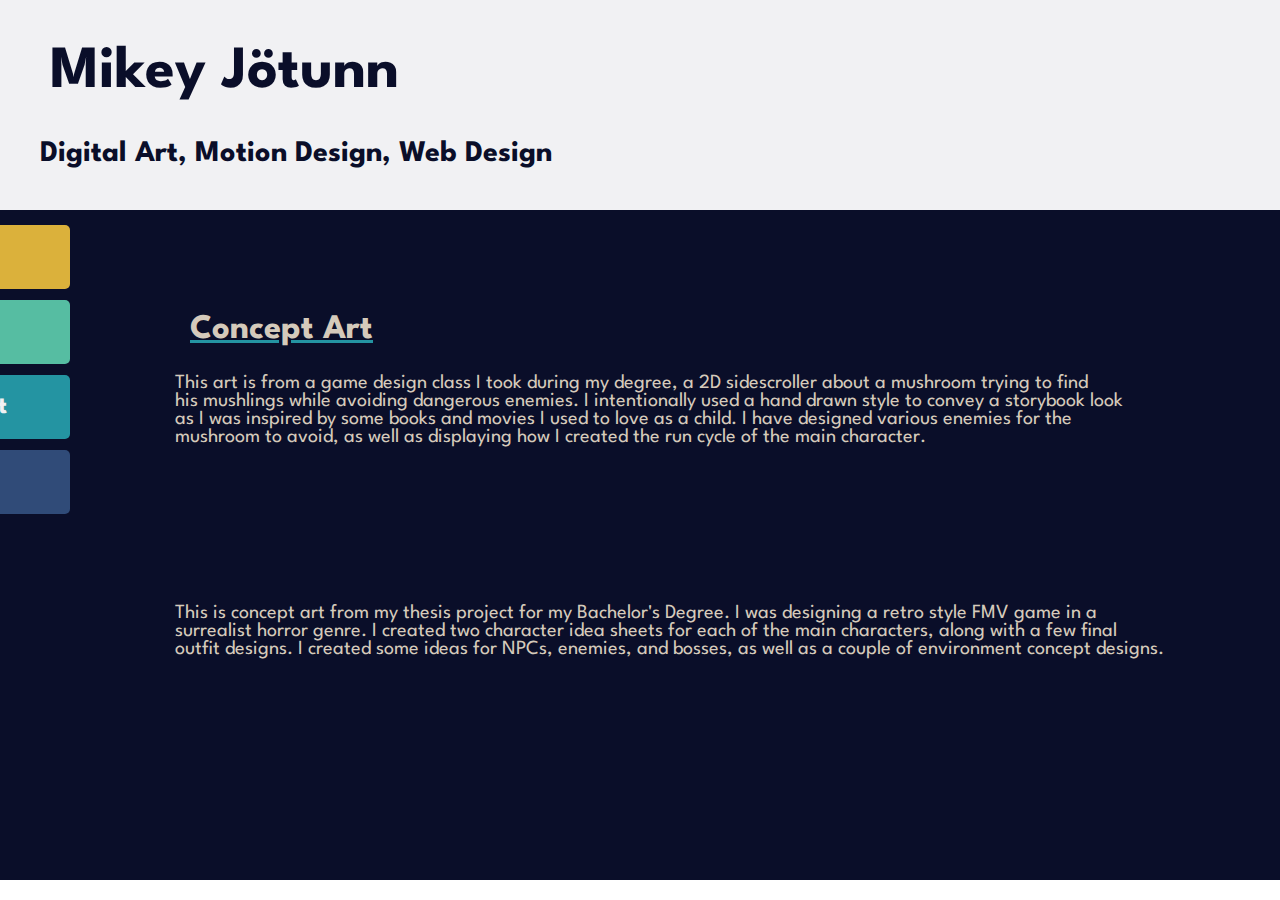
==== Concept.html @ 9ea9d8bb "Add files via upload" ====
<!DOCTYPE html>
<html lang="en">
<head>
<meta charset="UTF-8">
<meta name="viewport" content="width=device-width, initial-scale=1.0">
<link href='https://fonts.googleapis.com/css?family=League Spartan' rel='stylesheet'>
<link rel="stylesheet" href="stylesheet.css">
<title>Mikey Jotunn</title>
</head>

<body>
<div class="header">
	<div class="htitle">
	<h1>Mikey Jötunn</h1>
	</div>
	<div class="hsubtitle">
	<h2>Digital Art, Motion Design, Web Design</h2>
	</div>
</div>

<div id="navbar">
	<div class="navbut">
		<a href="Home.html" id="about">About</a>
	</div>
	<div class="navbut">
		<a href="Pixel.html" id="pixel">Pixel Art</a>
	</div>
	<div class="navbut">
		<a href="Concept.html" id="concept">Concept Art</a>
	</div>
	<div class="navbut">
		<a href="Projects.html" id="projects">Projects</a>
	</div>
</div>

<div class="main">
	<div class="mtitle" style="text-decoration-color: var(--clr-three)";>
	<h2>Concept Art</h2>
	</div>
		<div class="mtext">
		<p>
		This art is from a game design class I took during my degree, a 2D sidescroller about a mushroom trying to find</br>
		his mushlings while avoiding dangerous enemies. I intentionally used a hand drawn style to convey a storybook look</br>
		as I was inspired by some books and movies I used to love as a child. I have designed various enemies for the</br>
		mushroom to avoid, as well as displaying how I created the run cycle of the main character.
		</p>
	</div>
	<div class="grid">
		<div class="img">
		<img src="Images/C9.png" alt="" width="550">
		</div>
		<div class="img">
		<img src="Images/C10.gif" alt="" width="550">
		</div>
	</div>
	
	<div class="mtext">
	<p>This is concept art from my thesis project for my Bachelor's Degree. I was designing a retro style FMV game in a</br>
	surrealist horror genre. I created two character idea sheets for each of the main characters, along with a few final</br>
	outfit designs. I created some ideas for NPCs, enemies, and bosses, as well as a couple of environment concept designs.
	</p>
	</div>
	<div class="grid">
		<div class="img">
		<img src="Images/C1.png" alt="" width="550">
		</div>
		<div class="img">
		<img src="Images/C2.png" alt="" width="550">
		</div>
		<div class="img">
		<img src="Images/C3.png" alt="" width="550">
		</div>
		<div class="img">
		<img src="Images/C4.png" alt="" width="550">
		</div>
		<div class="img">
		<img src="Images/C5.png" alt="" width="550">
		</div>
		<div class="img">
		<img src="Images/C6.png" alt="" width="550">
		</div>
		<div class="img">
		<img src="Images/C7.png" alt="" width="550">
		</div>
		<div class="img">
		<img src="Images/C8.png" alt="" width="550">
		</div>
	</div>
	<!--
	<div class="mtext">
		<p>
	This is some concept art from a personel side project being made with a couple of friends.</br>
	'Snail Game' is a farming simulator/RPG game in which you (a snail) explore the world;</br>
	farming food and medicine, gathering resources, and completing quests from interesting characters.</br>
	The aim of the game is to encourage and teach people about conserving Aotearoa's environment.
		</p>
	</div>		
	<div class="grid">
		<div class="img">
		<img src="Images/C5.png" alt="" width="550">
		</div>
		<div class="img">
		<img src="Images/C5.png" alt="" width="550">
		</div>
	</div>
	-->
</div>

</body>
</html>
---- stylesheet.css ----
:root {
	--clr-big: #0A0E29;
	--clr-med: #D5CABB;
	--clr-small: #F1F1F3;
	--clr-one: #DBB13B;
	--clr-two: #56BDA2;
	--clr-three: #2494A2;
	--clr-four: #304B78;
	--clr-hover: #EAE4DB;
}

body {
	margin: 0;
}


.mtext a:link{
	text-decoration: underline;
	color: var(--clr-med);
}

.mtext a:hover{
	color: var(--clr-hover);
}

.mtext a:visited{
	color: var(--clr-small);
} 

.header {
	background-color: var(--clr-small);
	height: 210px;
	width: 100%;
	left: 0;
	top: 0;
	display: block;
	color: var(--clr-big);
	border-bottom: 10px solid;
	animation: color-change 4s infinite;
}

.htitle{
	padding: 5px 10px 0 50px;
	font-size: 30px;
	font-family: 'League Spartan';
	font-weight: bold;
	animation: 1.5s ease-out 0s 1 slideInFromLeft, fadeIn 3s;
}

.hsubtitle {
	padding: 0 10px 5px 40px;
	font-size: 20px;
    font-family: 'League Spartan';
	animation: 1.7s ease-out 0s 1 slideInFromLeft, fadeIn 4.5s;
}

#navbar a {
	position: fixed;
	left: -145px;
	transition: 0.3s;
	padding: 20px;
	width: 175px;
	text-decoration: none;
	font-size: 25px;
    font-family: 'League Spartan';
	font-weight: bold;
	border-radius: 0 5px 5px 0;
}

#navbar a:hover{
	left: 0;
}

#about {
	top: 225px;
	background-color: var(--clr-one);
	color: var(--clr-small);
}

#pixel {
	top: 300px;
	background-color: var(--clr-two);
	color: var(--clr-small);
}

#concept {
	top: 375px;
	background-color: var(--clr-three);
	color: var(--clr-small);
}

#projects {
	top: 450px;
	background-color: var(--clr-four);
	color: var(--clr-small);
}

.main {
	display: block;
	width: 100%;
	left:0;
	top: 200px;
	background-color: var(--clr-big);	
	padding-top: 55px;
}

.mtitle{
	padding-top: 10px;
	padding-left: 190px;
	font-size: 23px;
    font-family: 'League Spartan';
	font-weight: bold;
	color: var(--clr-med);
	text-decoration: underline;
}

.mtext{
	padding: 0 10px 0 175px;
	font-size: 20px;
    font-family: 'League Spartan';
	color: var(--clr-med);
}

.grid{
	float: center;
	display: grid;
	gap: 10px;
	padding-left: 100px;
	padding-right: 50px;
	padding-bottom:100px;
	grid-template-columns: 50% 50%;
}

.gridv{
	float: center;
	display: grid;
	gap: 10px;
	padding-left: 200px;
	padding-right: 100px;
	padding-bottom: 100px;
	grid-template-columns: 50% 50%;
}

@keyframes fadeIn {
  0% { opacity: 0; }
  100% { opacity: 1; }
}

@keyframes slideInFromLeft {
  0% {
    transform: translateX(-100%);
  }
  100% {
    transform: translateX(0);
  }
}

@keyframes color-change {
	0% { border-color: var(--clr-one); }
	25% { border-color: var(--clr-two); }
	50% { border-color: var(--clr-three); }
	75% { border-color: var(--clr-four); }
	100% { border-color: var(--clr-one);}
}
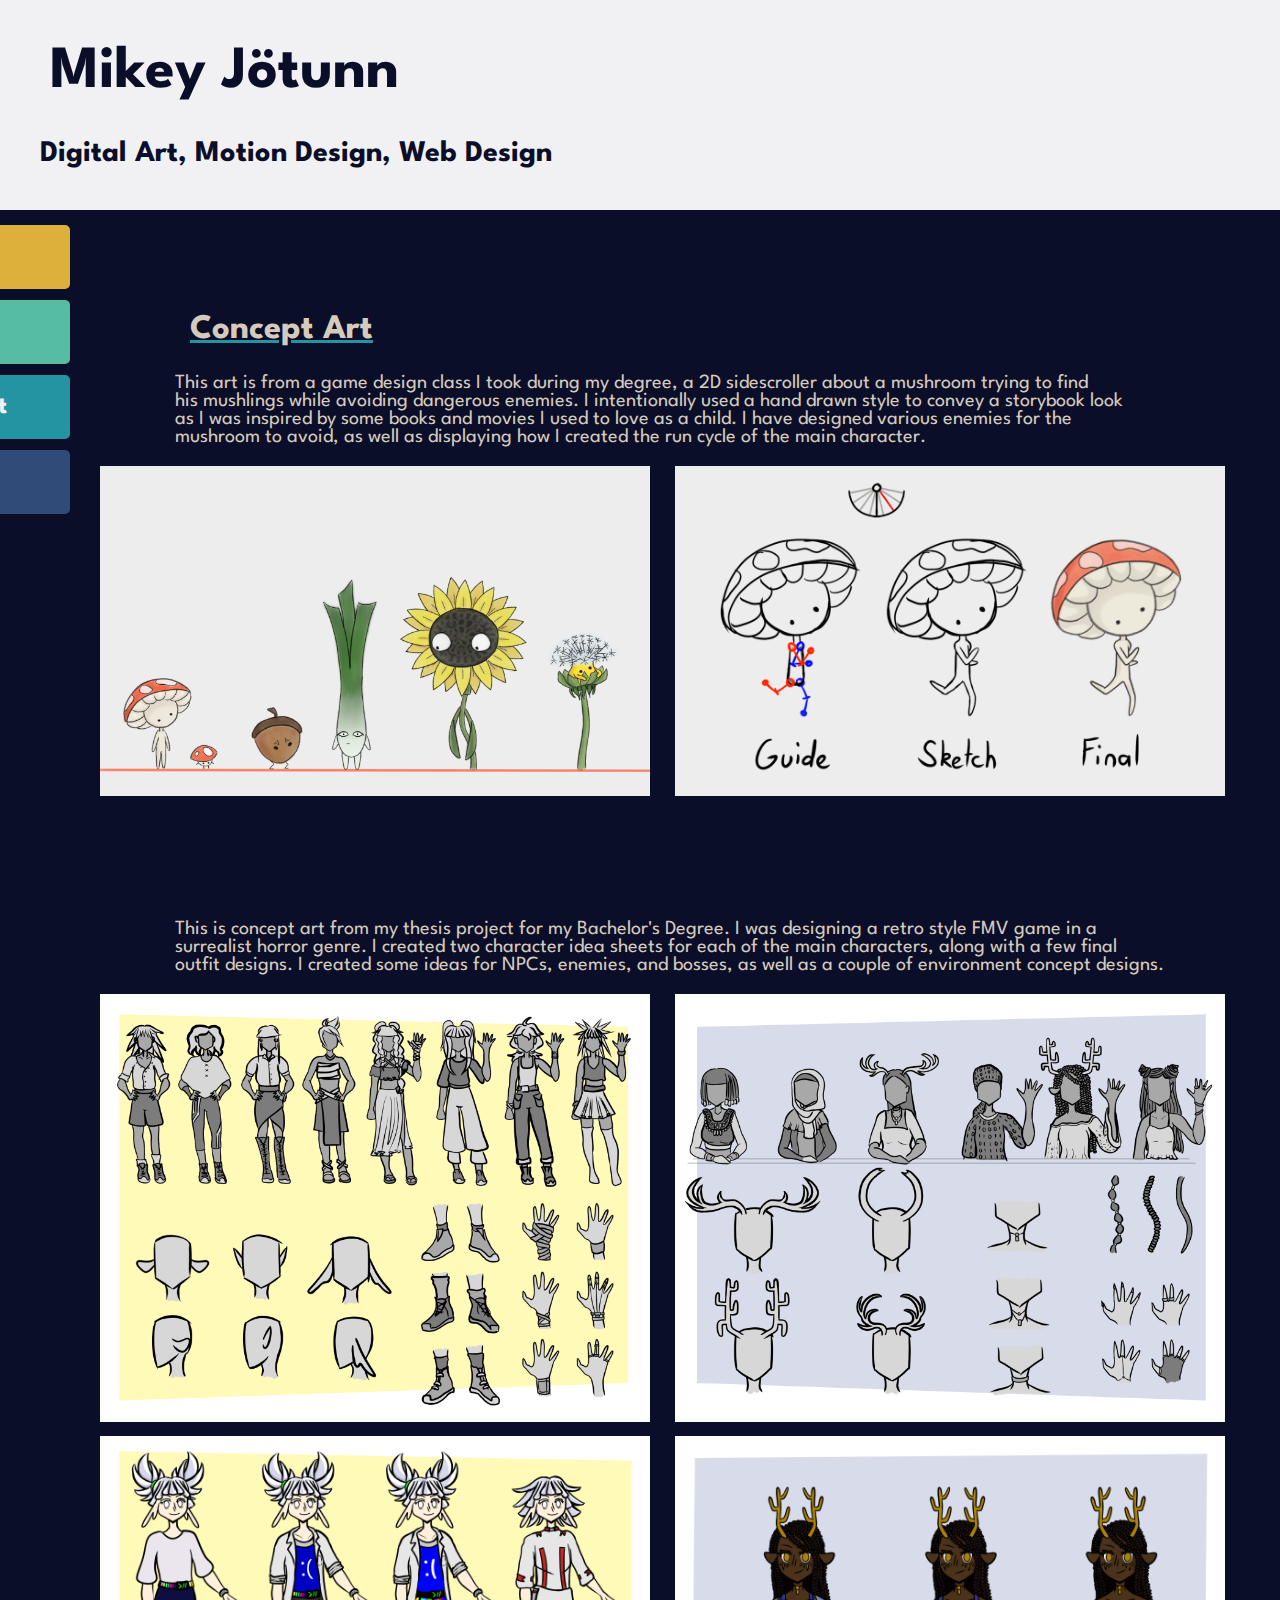
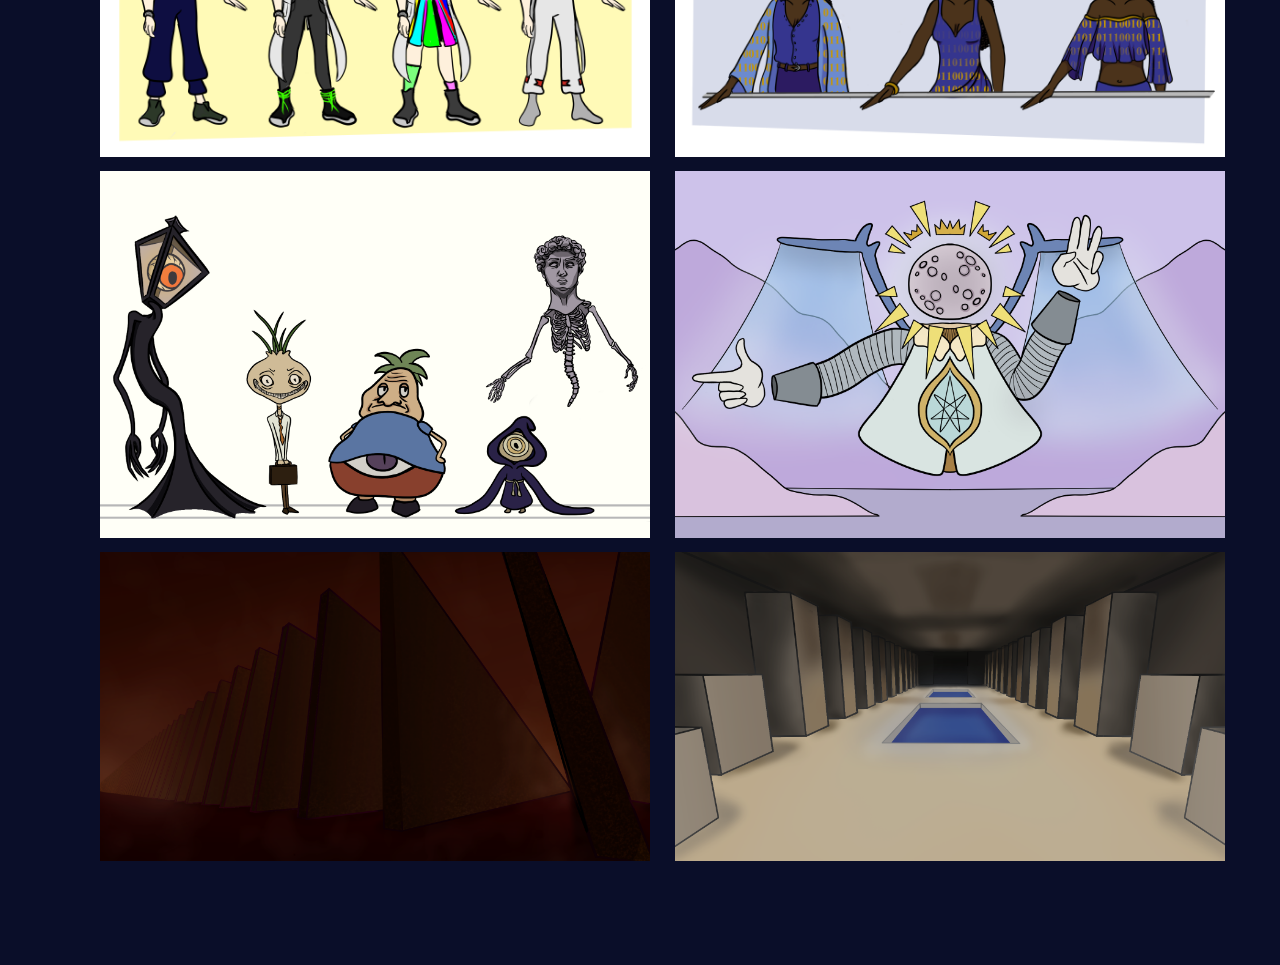
==== commit 1632b2fa: "Replaced file names" ====
--- a/Concept.html
+++ b/Concept.html
@@ -20,16 +20,16 @@
 
 <div id="navbar">
 	<div class="navbut">
-		<a href="Home.html" id="about">About</a>
+		<a href="/" id="about">About</a>
 	</div>
 	<div class="navbut">
-		<a href="Pixel.html" id="pixel">Pixel Art</a>
+		<a href="Pixel" id="pixel">Pixel Art</a>
 	</div>
 	<div class="navbut">
-		<a href="Concept.html" id="concept">Concept Art</a>
+		<a href="Concept" id="concept">Concept Art</a>
 	</div>
 	<div class="navbut">
-		<a href="Projects.html" id="projects">Projects</a>
+		<a href="Projects" id="projects">Projects</a>
 	</div>
 </div>
 
